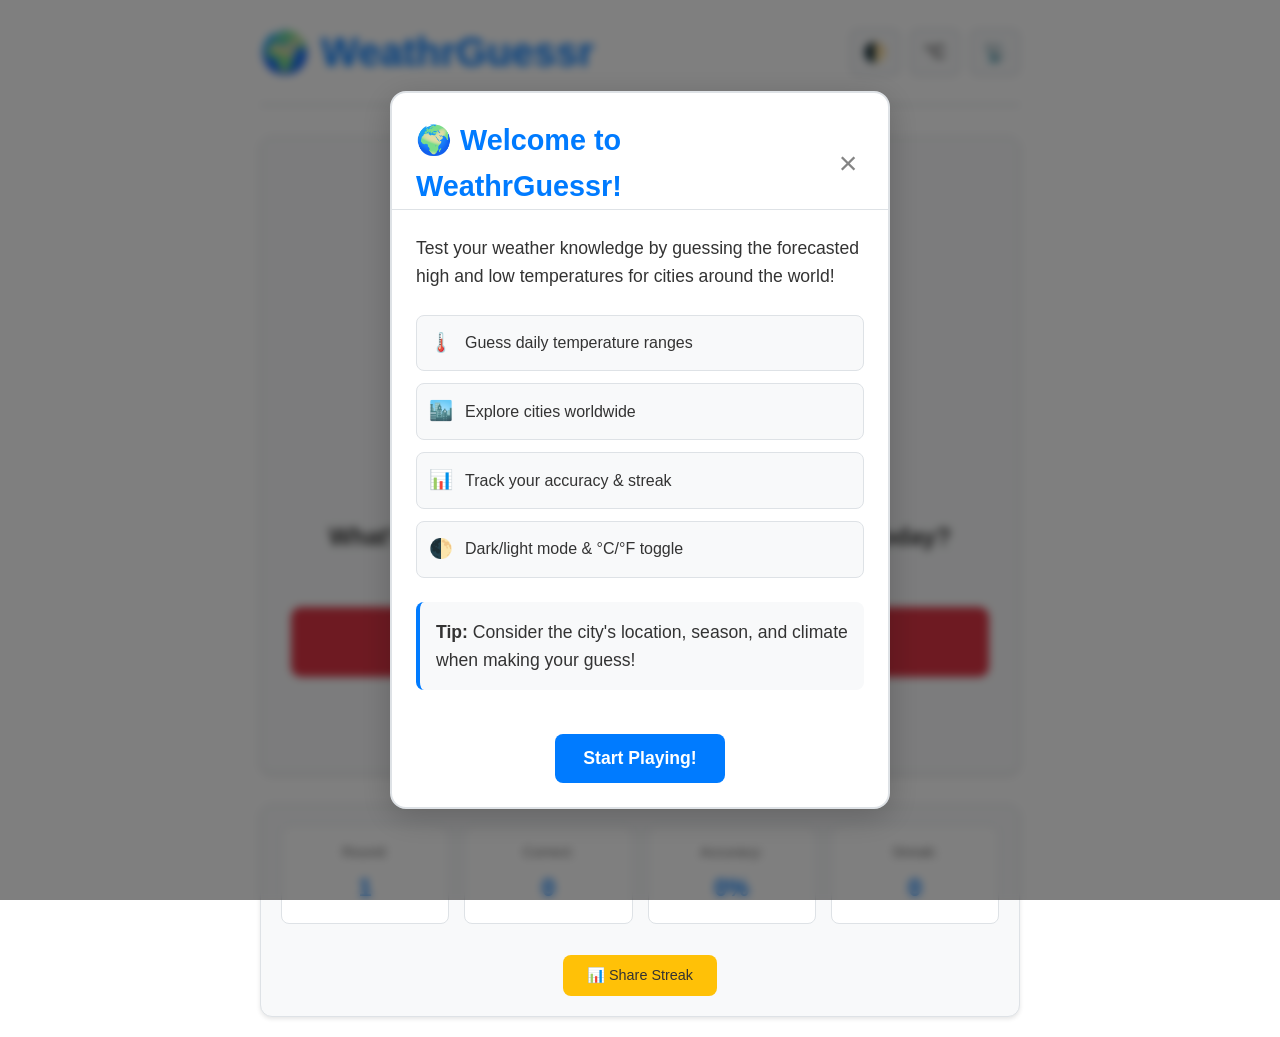
==== frontend/index.html @ e117b261 "started cleanup" ====
<!DOCTYPE html>
<html lang="en">
<head>
    <meta charset="UTF-8">
    <meta name="viewport" content="width=device-width, initial-scale=1.0">
    <title>WeathrGuessr - Guess the Weather Game | Test Your Weather Knowledge</title>
    <meta name="description" content="Play WeathrGuessr, the ultimate weather guessing game! Test your knowledge by predicting temperatures in cities worldwide. Challenge yourself with real weather forecasts.">
    <meta name="keywords" content="weather game, temperature guessing, weather forecast, geography game, educational game, weather quiz">
    <meta name="author" content="WeathrGuessr">
    <meta name="robots" content="index, follow">
    <link rel="canonical" href="https://weathrguessr.com/">
    
    <!-- Open Graph Meta Tags -->
    <meta property="og:title" content="WeathrGuessr - Guess the Weather Game">
    <meta property="og:description" content="Test your weather knowledge by guessing temperatures in cities worldwide. Play the ultimate weather guessing game!">
    <meta property="og:type" content="website">
    <meta property="og:url" content="https://weathrguessr.com/">
    <meta property="og:image" content="https://weathrguessr.com/globe.svg">
    <meta property="og:site_name" content="WeathrGuessr">
    
    <!-- Twitter Card Meta Tags -->
    <meta name="twitter:card" content="summary_large_image">
    <meta name="twitter:title" content="WeathrGuessr - Guess the Weather Game">
    <meta name="twitter:description" content="Test your weather knowledge by guessing temperatures in cities worldwide!">
    <meta name="twitter:image" content="https://weathrguessr.com/globe.svg">
    
    <link rel="icon" type="image/x-icon" href="favicon.ico">
    <link rel="stylesheet" href="styles.css">
    
    <!-- Structured Data -->
    <script type="application/ld+json">
    {
      "@context": "https://schema.org",
      "@type": "WebApplication",
      "name": "WeathrGuessr",
      "description": "Test your weather knowledge by guessing temperatures in cities worldwide. Play the ultimate weather guessing game!",
      "url": "https://weathrguessr.com",
      "applicationCategory": "GameApplication",
      "operatingSystem": "Web Browser",
      "offers": {
        "@type": "Offer",
        "price": "0",
        "priceCurrency": "USD"
      },
      "author": {
        "@type": "Organization",
        "name": "WeathrGuessr"
      },
      "aggregateRating": {
        "@type": "AggregateRating",
        "ratingValue": "4.5",
        "ratingCount": "100"
      }
    }
    </script>
    
    <!-- Google tag (gtag.js) -->
    <script async src="https://www.googletagmanager.com/gtag/js?id=G-RKL1DZJ22F"></script>
    <script>
      window.dataLayer = window.dataLayer || [];
      function gtag(){dataLayer.push(arguments);}
      gtag('js', new Date());

      gtag('config', 'G-RKL1DZJ22F');
    </script>
</head>
<body>
    <div class="container">
        <header>
            <h1>🌍 WeathrGuessr</h1>
            <div class="controls">
                <button id="theme-toggle" class="control-btn" title="Toggle Dark/Light Mode">🌓</button>
                <button id="temp-toggle" class="control-btn" title="Toggle °C/°F">°F</button>
                <button id="api-status" class="control-btn" title="Check API Status">📡</button>
            </div>
        </header>

        <main>
            <div id="loading" class="loading hidden">Loading...</div>
            
            <!-- Welcome Dialog -->
            <div id="welcome-dialog" class="welcome-dialog hidden">
                <div class="welcome-content">
                    <div class="welcome-header">
                        <h2>🌍 Welcome to WeathrGuessr!</h2>
                        <button id="close-welcome" class="close-btn">&times;</button>
                    </div>
                    <div class="welcome-body">
                        <p>Test your weather knowledge by guessing the forecasted high and low temperatures for cities around the world!</p>
                        <div class="welcome-features">
                            <div class="feature">
                                <span class="feature-icon">🌡️</span>
                                <span>Guess daily temperature ranges</span>
                            </div>
                            <div class="feature">
                                <span class="feature-icon">🏙️</span>
                                <span>Explore cities worldwide</span>
                            </div>
                            <div class="feature">
                                <span class="feature-icon">📊</span>
                                <span>Track your accuracy & streak</span>
                            </div>
                            <div class="feature">
                                <span class="feature-icon">🌓</span>
                                <span>Dark/light mode & °C/°F toggle</span>
                            </div>
                        </div>
                        <p class="welcome-tip"><strong>Tip:</strong> Consider the city's location, season, and climate when making your guess!</p>
                    </div>
                    <div class="welcome-footer">
                        <button id="start-playing" class="btn btn-primary">Start Playing!</button>
                    </div>
                </div>
            </div>
            
            <div id="game-container" class="game-container">
                <div class="city-info">
                    <h2 id="city-name">Loading city...</h2>
                    <div id="city-image-container" class="city-image-container">
                        <img id="city-image" src="" alt="City image" class="city-image">
                    </div>
                </div>

                <section class="question">
                    <h3>What's the forecasted high/low temperature for today?</h3>
                    <div id="choices" class="choices">
                        <!-- Temperature choices will be populated here -->
                    </div>
                </section>

                <div id="feedback" class="feedback hidden">
                    <!-- Feedback will be shown here -->
                </div>

                <div class="game-actions">
                    <button id="next-round" class="btn btn-primary hidden">Next Round</button>
                    <button id="new-game" class="btn btn-secondary">New Game</button>
                </div>
            </div>

            <div class="stats">
                <div class="stat">
                    <span class="stat-label">Round:</span>
                    <span id="round-count">1</span>
                </div>
                <div class="stat">
                    <span class="stat-label">Correct:</span>
                    <span id="correct-count">0</span>
                </div>
                <div class="stat">
                    <span class="stat-label">Accuracy:</span>
                    <span id="accuracy">0%</span>
                </div>
                <div class="stat">
                    <span class="stat-label">Streak:</span>
                    <span id="streak">0</span>
                </div>
                <button id="share-streak" class="btn btn-share" title="Share your streak">📊 Share Streak</button>
            </div>
        </main>
    </div>

    <script src="cities.js"></script>
    <script src="app.js"></script>
</body>
</html>
---- frontend/styles.css ----
:root {
    --bg-color: #ffffff;
    --text-color: #333333;
    --card-bg: #f8f9fa;
    --border-color: #dee2e6;
    --primary-color: #007bff;
    --success-color: #28a745;
    --danger-color: #dc3545;
    --warning-color: #ffc107;
    --shadow: 0 2px 4px rgba(0,0,0,0.1);
}

[data-theme="dark"] {
    --bg-color: #121212;
    --text-color: #ffffff;
    --card-bg: #1e1e1e;
    --border-color: #333333;
    --primary-color: #4dabf7;
    --success-color: #51cf66;
    --danger-color: #ff6b6b;
    --warning-color: #ffd43b;
    --shadow: 0 2px 4px rgba(0,0,0,0.3);
}

* {
    margin: 0;
    padding: 0;
    box-sizing: border-box;
}

body {
    font-family: -apple-system, BlinkMacSystemFont, 'Segoe UI', Roboto, Oxygen, Ubuntu, Cantarell, sans-serif;
    background-color: var(--bg-color);
    color: var(--text-color);
    line-height: 1.6;
    transition: background-color 0.3s ease, color 0.3s ease;
}

.container {
    max-width: 800px;
    margin: 0 auto;
    padding: 20px;
    min-height: 100vh;
}

header {
    display: flex;
    justify-content: space-between;
    align-items: center;
    margin-bottom: 30px;
    padding-bottom: 20px;
    border-bottom: 2px solid var(--border-color);
}

h1 {
    font-size: 2.5rem;
    font-weight: 700;
    color: var(--primary-color);
}

.controls {
    display: flex;
    gap: 10px;
}

.control-btn {
    background: var(--card-bg);
    border: 2px solid var(--border-color);
    border-radius: 8px;
    padding: 10px;
    font-size: 1.2rem;
    cursor: pointer;
    transition: all 0.2s ease;
    min-width: 50px;
}

.control-btn:hover {
    background: var(--primary-color);
    color: white;
    transform: translateY(-2px);
}

.game-container {
    background: var(--card-bg);
    border-radius: 12px;
    padding: 30px;
    margin-bottom: 30px;
    box-shadow: var(--shadow);
    border: 1px solid var(--border-color);
}

.city-info {
    text-align: center;
    margin-bottom: 30px;
}

.city-info h2 {
    font-size: 2rem;
    margin-bottom: 20px;
    color: var(--primary-color);
}

.city-image-container {
    width: 100%;
    max-width: 400px;
    height: 250px;
    margin: 0 auto;
    border-radius: 12px;
    overflow: hidden;
    box-shadow: var(--shadow);
}

.city-image {
    width: 100%;
    height: 100%;
    object-fit: cover;
    transition: transform 0.3s ease;
}

.city-image:hover {
    transform: scale(1.05);
}

.question h3 {
    text-align: center;
    margin-bottom: 25px;
    font-size: 1.5rem;
    color: var(--text-color);
}

.choices {
    display: grid;
    grid-template-columns: repeat(auto-fit, minmax(200px, 1fr));
    gap: 15px;
    margin-bottom: 25px;
}

.choice {
    background: var(--bg-color);
    border: 2px solid var(--border-color);
    border-radius: 10px;
    padding: 20px;
    text-align: center;
    cursor: pointer;
    transition: all 0.2s ease;
    font-size: 1.1rem;
    font-weight: 500;
}

.choice:hover {
    border-color: var(--primary-color);
    transform: translateY(-2px);
    box-shadow: var(--shadow);
}

.choice.selected {
    background: var(--primary-color);
    color: white;
    border-color: var(--primary-color);
}

.choice.correct {
    background: var(--success-color);
    color: white;
    border-color: var(--success-color);
}

.choice.incorrect {
    background: var(--danger-color);
    color: white;
    border-color: var(--danger-color);
}

.feedback {
    text-align: center;
    padding: 20px;
    margin: 20px 0;
    border-radius: 10px;
    font-size: 1.2rem;
    font-weight: 500;
}

.feedback.correct {
    background: var(--success-color);
    color: white;
}

.feedback.incorrect {
    background: var(--danger-color);
    color: white;
}

.game-actions {
    display: flex;
    gap: 15px;
    justify-content: center;
    flex-wrap: wrap;
}

.btn {
    padding: 12px 24px;
    border: none;
    border-radius: 8px;
    font-size: 1rem;
    font-weight: 500;
    cursor: pointer;
    transition: all 0.2s ease;
    min-width: 120px;
}

.btn-primary {
    background: var(--primary-color);
    color: white;
}

.btn-primary:hover {
    background: #0056b3;
    transform: translateY(-2px);
}

.btn-secondary {
    background: var(--card-bg);
    color: var(--text-color);
    border: 2px solid var(--border-color);
}

.btn-secondary:hover {
    background: var(--border-color);
    transform: translateY(-2px);
}

.stats {
    display: grid;
    grid-template-columns: repeat(auto-fit, minmax(150px, 1fr));
    gap: 15px;
    background: var(--card-bg);
    padding: 20px;
    border-radius: 12px;
    box-shadow: var(--shadow);
    border: 1px solid var(--border-color);
}

.stat {
    text-align: center;
    padding: 15px;
    background: var(--bg-color);
    border-radius: 8px;
    border: 1px solid var(--border-color);
}

.stat-label {
    display: block;
    font-size: 0.9rem;
    color: var(--text-color);
    opacity: 0.7;
    margin-bottom: 5px;
}

.stat span:last-child {
    font-size: 1.5rem;
    font-weight: 700;
    color: var(--primary-color);
}

.loading {
    text-align: center;
    padding: 40px;
    font-size: 1.2rem;
    color: var(--primary-color);
}

.hidden {
    display: none !important;
}

.api-status {
    position: fixed;
    top: 20px;
    right: 20px;
    background: var(--card-bg);
    border: 2px solid var(--border-color);
    border-radius: 8px;
    padding: 15px;
    box-shadow: var(--shadow);
    z-index: 1000;
    max-width: 300px;
}

.api-status.success {
    border-color: var(--success-color);
}

.api-status.error {
    border-color: var(--danger-color);
}

/* Welcome Dialog Styles */
.welcome-dialog {
    position: fixed;
    top: 0;
    left: 0;
    width: 100%;
    height: 100%;
    background: rgba(0, 0, 0, 0.5);
    display: flex;
    justify-content: center;
    align-items: center;
    z-index: 2000;
    backdrop-filter: blur(4px);
}

.welcome-content {
    background: var(--bg-color);
    border-radius: 16px;
    box-shadow: 0 8px 32px rgba(0, 0, 0, 0.2);
    max-width: 500px;
    width: 90%;
    max-height: 90vh;
    overflow-y: auto;
    border: 2px solid var(--border-color);
}

.welcome-header {
    display: flex;
    justify-content: space-between;
    align-items: center;
    padding: 24px 24px 0;
    border-bottom: 1px solid var(--border-color);
    margin-bottom: 24px;
}

.welcome-header h2 {
    margin: 0;
    color: var(--primary-color);
    font-size: 1.8rem;
}

.close-btn {
    background: none;
    border: none;
    font-size: 2rem;
    cursor: pointer;
    color: var(--text-color);
    opacity: 0.6;
    transition: opacity 0.2s ease;
    padding: 0;
    width: 32px;
    height: 32px;
    display: flex;
    align-items: center;
    justify-content: center;
}

.close-btn:hover {
    opacity: 1;
}

.welcome-body {
    padding: 0 24px 24px;
}

.welcome-body p {
    margin-bottom: 20px;
    font-size: 1.1rem;
    line-height: 1.6;
}

.welcome-features {
    display: grid;
    gap: 12px;
    margin: 24px 0;
}

.feature {
    display: flex;
    align-items: center;
    gap: 12px;
    padding: 12px;
    background: var(--card-bg);
    border-radius: 8px;
    border: 1px solid var(--border-color);
}

.feature-icon {
    font-size: 1.2rem;
    min-width: 24px;
}

.welcome-tip {
    background: var(--card-bg);
    padding: 16px;
    border-radius: 8px;
    border-left: 4px solid var(--primary-color);
    margin-top: 20px;
    font-size: 0.95rem;
}

.welcome-footer {
    padding: 0 24px 24px;
    text-align: center;
}

.welcome-footer .btn {
    padding: 14px 28px;
    font-size: 1.1rem;
    font-weight: 600;
}

.btn-share {
    background: var(--warning-color);
    color: #333;
    margin-top: 16px;
    grid-column: 1 / -1;
    justify-self: center;
    font-size: 0.9rem;
}

.btn-share:hover {
    background: #e6ac00;
    transform: translateY(-2px);
}

.share-feedback {
    position: fixed;
    top: 20px;
    right: 20px;
    background: var(--success-color);
    color: white;
    padding: 12px 20px;
    border-radius: 8px;
    font-weight: 500;
    box-shadow: var(--shadow);
    z-index: 1000;
    animation: slideIn 0.3s ease-out;
}

@keyframes slideIn {
    from {
        transform: translateX(100%);
        opacity: 0;
    }
    to {
        transform: translateX(0);
        opacity: 1;
    }
}

.share-dialog {
    position: fixed;
    top: 0;
    left: 0;
    width: 100%;
    height: 100%;
    background: rgba(0, 0, 0, 0.5);
    display: flex;
    justify-content: center;
    align-items: center;
    z-index: 1000;
}

.share-dialog-content {
    background: var(--card-bg);
    border-radius: 12px;
    box-shadow: var(--shadow);
    max-width: 500px;
    width: 90%;
    max-height: 80vh;
    overflow-y: auto;
}

.share-dialog-header {
    display: flex;
    justify-content: space-between;
    align-items: center;
    padding: 20px 24px 16px;
    border-bottom: 1px solid var(--border-color);
}

.share-dialog-header h3 {
    margin: 0;
    color: var(--text-color);
}

.share-dialog-header .close-btn {
    background: none;
    border: none;
    font-size: 24px;
    cursor: pointer;
    color: var(--text-color);
    padding: 0;
    width: 32px;
    height: 32px;
    display: flex;
    align-items: center;
    justify-content: center;
    border-radius: 50%;
    transition: background-color 0.2s ease;
}

.share-dialog-header .close-btn:hover {
    background: var(--border-color);
}

.share-dialog-body {
    padding: 20px 24px 24px;
}

.share-dialog-body p {
    margin: 0 0 16px 0;
    color: var(--text-color);
}

.share-text {
    width: 100%;
    height: 200px;
    padding: 12px;
    border: 2px solid var(--border-color);
    border-radius: 8px;
    background: var(--bg-color);
    color: var(--text-color);
    font-family: inherit;
    font-size: 14px;
    line-height: 1.5;
    resize: none;
    margin-bottom: 16px;
}

.share-text:focus {
    outline: none;
    border-color: var(--primary-color);
}

.copy-btn {
    width: 100%;
}

@media (max-width: 768px) {
    .container {
        padding: 10px;
        min-height: auto;
    }
    
    header {
        margin-bottom: 15px;
        padding-bottom: 15px;
    }
    
    h1 {
        font-size: 1.8rem;
    }
    
    .game-container {
        padding: 15px;
        margin-bottom: 15px;
    }
    
    .city-info {
        margin-bottom: 20px;
    }
    
    .city-info h2 {
        font-size: 1.5rem;
        margin-bottom: 15px;
    }
    
    .city-image-container {
        height: 180px;
        max-width: 100%;
    }
    
    .question h3 {
        margin-bottom: 15px;
        font-size: 1.2rem;
    }
    
    .choices {
        grid-template-columns: repeat(2, 1fr);
        gap: 10px;
        margin-bottom: 15px;
    }
    
    .choice {
        padding: 15px;
        font-size: 1rem;
    }
    
    .feedback {
        padding: 15px;
        margin: 15px 0;
        font-size: 1.1rem;
    }
    
    .stats {
        grid-template-columns: repeat(2, 1fr);
        gap: 10px;
        padding: 15px;
    }
    
    .stat {
        padding: 10px;
    }
    
    .game-actions {
        flex-direction: column;
        align-items: center;
        gap: 10px;
    }
    
    .controls {
        flex-wrap: wrap;
        gap: 8px;
    }
    
    .control-btn {
        padding: 8px;
        font-size: 1.1rem;
        min-width: 45px;
    }
    
    .welcome-content {
        width: 95%;
        max-height: 85vh;
    }
    
    .welcome-header {
        padding: 16px 16px 0;
        margin-bottom: 16px;
    }
    
    .welcome-header h2 {
        font-size: 1.5rem;
    }
    
    .welcome-body {
        padding: 0 16px 16px;
    }
    
    .welcome-body p {
        margin-bottom: 15px;
        font-size: 1rem;
    }
    
    .welcome-features {
        gap: 8px;
        margin: 16px 0;
    }
    
    .feature {
        padding: 8px;
    }
    
    .welcome-footer {
        padding: 0 16px 16px;
    }
}

@media (max-width: 480px) {
    .container {
        padding: 8px;
    }
    
    header {
        flex-direction: column;
        gap: 10px;
        text-align: center;
        margin-bottom: 10px;
        padding-bottom: 10px;
    }
    
    h1 {
        font-size: 1.6rem;
    }
    
    .game-container {
        padding: 12px;
        margin-bottom: 12px;
    }
    
    .city-info {
        margin-bottom: 15px;
    }
    
    .city-image-container {
        height: 150px;
    }
    
    .stats {
        grid-template-columns: repeat(2, 1fr);
        padding: 12px;
    }
    
    .btn {
        padding: 10px 20px;
        font-size: 0.9rem;
        min-width: 100px;
    }
    
    .btn-share {
        font-size: 0.8rem;
        padding: 8px 16px;
    }
}
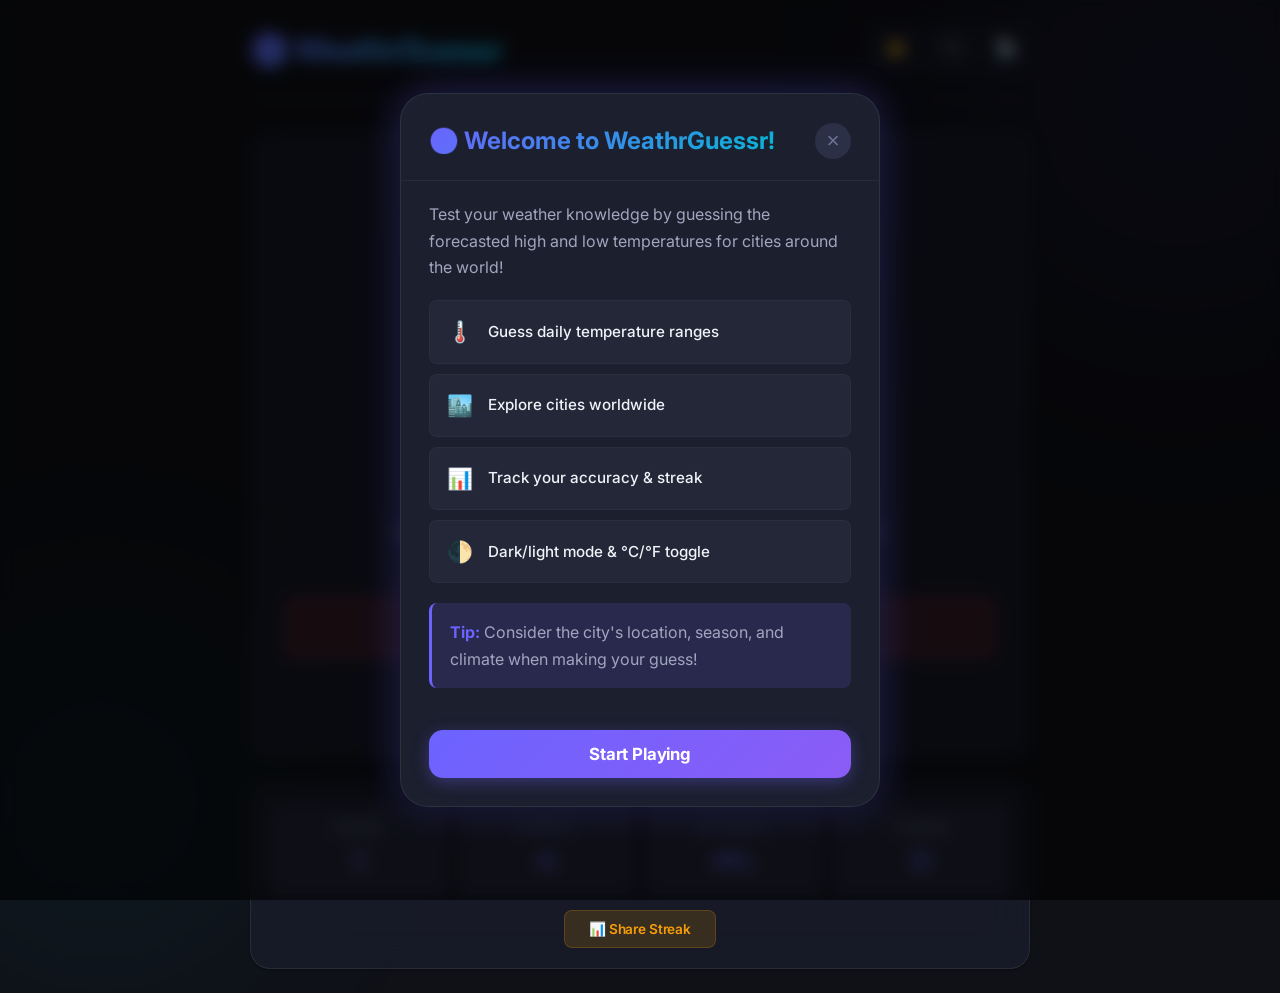
==== commit eaa5dd30: "updated" ====
--- a/frontend/index.html
+++ b/frontend/index.html
@@ -1,5 +1,5 @@
 <!DOCTYPE html>
-<html lang="en">
+<html lang="en" data-theme="dark">
 <head>
     <meta charset="UTF-8">
     <meta name="viewport" content="width=device-width, initial-scale=1.0">
@@ -69,21 +69,21 @@
         <header>
             <h1>🌍 WeathrGuessr</h1>
             <div class="controls">
-                <button id="theme-toggle" class="control-btn" title="Toggle Dark/Light Mode">🌓</button>
-                <button id="temp-toggle" class="control-btn" title="Toggle °C/°F">°F</button>
-                <button id="api-status" class="control-btn" title="Check API Status">📡</button>
+                <button id="theme-toggle" class="control-btn" title="Toggle Dark/Light Mode" aria-label="Toggle dark and light mode">🌓</button>
+                <button id="temp-toggle" class="control-btn" title="Toggle °C/°F" aria-label="Toggle temperature unit">°F</button>
+                <button id="api-status" class="control-btn" title="Check API Status" aria-label="Check API connection status">📡</button>
             </div>
         </header>
 
         <main>
-            <div id="loading" class="loading hidden">Loading...</div>
+            <div id="loading" class="loading hidden">Fetching weather data…</div>
             
             <!-- Welcome Dialog -->
             <div id="welcome-dialog" class="welcome-dialog hidden">
                 <div class="welcome-content">
                     <div class="welcome-header">
                         <h2>🌍 Welcome to WeathrGuessr!</h2>
-                        <button id="close-welcome" class="close-btn">&times;</button>
+                        <button id="close-welcome" class="close-btn" aria-label="Close welcome dialog">&times;</button>
                     </div>
                     <div class="welcome-body">
                         <p>Test your weather knowledge by guessing the forecasted high and low temperatures for cities around the world!</p>
@@ -108,21 +108,21 @@
                         <p class="welcome-tip"><strong>Tip:</strong> Consider the city's location, season, and climate when making your guess!</p>
                     </div>
                     <div class="welcome-footer">
-                        <button id="start-playing" class="btn btn-primary">Start Playing!</button>
+                        <button id="start-playing" class="btn btn-primary">Start Playing</button>
                     </div>
                 </div>
             </div>
             
             <div id="game-container" class="game-container">
                 <div class="city-info">
-                    <h2 id="city-name">Loading city...</h2>
+                    <h2 id="city-name">Loading city…</h2>
                     <div id="city-image-container" class="city-image-container">
                         <img id="city-image" src="" alt="City image" class="city-image">
                     </div>
                 </div>
 
                 <section class="question">
-                    <h3>What's the forecasted high/low temperature for today?</h3>
+                    <h3>What's the forecasted high / low temperature for today?</h3>
                     <div id="choices" class="choices">
                         <!-- Temperature choices will be populated here -->
                     </div>
@@ -133,26 +133,26 @@
                 </div>
 
                 <div class="game-actions">
-                    <button id="next-round" class="btn btn-primary hidden">Next Round</button>
+                    <button id="next-round" class="btn btn-primary hidden">Next Round →</button>
                     <button id="new-game" class="btn btn-secondary">New Game</button>
                 </div>
             </div>
 
             <div class="stats">
                 <div class="stat">
-                    <span class="stat-label">Round:</span>
+                    <span class="stat-label">Round</span>
                     <span id="round-count">1</span>
                 </div>
                 <div class="stat">
-                    <span class="stat-label">Correct:</span>
+                    <span class="stat-label">Correct</span>
                     <span id="correct-count">0</span>
                 </div>
                 <div class="stat">
-                    <span class="stat-label">Accuracy:</span>
+                    <span class="stat-label">Accuracy</span>
                     <span id="accuracy">0%</span>
                 </div>
                 <div class="stat">
-                    <span class="stat-label">Streak:</span>
+                    <span class="stat-label">Streak</span>
                     <span id="streak">0</span>
                 </div>
                 <button id="share-streak" class="btn btn-share" title="Share your streak">📊 Share Streak</button>
--- a/frontend/styles.css
+++ b/frontend/styles.css
@@ -1,656 +1,988 @@
+/* ===========================
+   WeathrGuessr — Modern Design System
+   =========================== */
+
+@import url('https://fonts.googleapis.com/css2?family=Inter:wght@400;500;600;700;800&display=swap');
+
+/* ---------- Design Tokens ---------- */
 :root {
-    --bg-color: #ffffff;
-    --text-color: #333333;
-    --card-bg: #f8f9fa;
-    --border-color: #dee2e6;
-    --primary-color: #007bff;
-    --success-color: #28a745;
-    --danger-color: #dc3545;
-    --warning-color: #ffc107;
-    --shadow: 0 2px 4px rgba(0,0,0,0.1);
-}
-
-[data-theme="dark"] {
-    --bg-color: #121212;
-    --text-color: #ffffff;
-    --card-bg: #1e1e1e;
-    --border-color: #333333;
-    --primary-color: #4dabf7;
-    --success-color: #51cf66;
-    --danger-color: #ff6b6b;
-    --warning-color: #ffd43b;
-    --shadow: 0 2px 4px rgba(0,0,0,0.3);
-}
-
-* {
+    /* Curated color palette */
+    --bg-primary: #0f1117;
+    --bg-secondary: #161822;
+    --bg-surface: #1c1f2e;
+    --bg-elevated: #242738;
+    --bg-hover: #2c3046;
+
+    --text-primary: #f0f2f8;
+    --text-secondary: #a0a6be;
+    --text-muted: #6b7194;
+
+    --accent: #6c63ff;
+    --accent-soft: rgba(108, 99, 255, 0.15);
+    --accent-hover: #7f78ff;
+    --accent-glow: rgba(108, 99, 255, 0.35);
+
+    --success: #22c55e;
+    --success-soft: rgba(34, 197, 94, 0.15);
+    --danger: #ef4444;
+    --danger-soft: rgba(239, 68, 68, 0.15);
+    --warning: #f59e0b;
+    --warning-soft: rgba(245, 158, 11, 0.15);
+
+    --border: rgba(255, 255, 255, 0.06);
+    --border-subtle: rgba(255, 255, 255, 0.03);
+
+    --radius-sm: 8px;
+    --radius-md: 14px;
+    --radius-lg: 20px;
+    --radius-xl: 28px;
+
+    --shadow-sm: 0 1px 2px rgba(0,0,0,0.3);
+    --shadow-md: 0 4px 16px rgba(0,0,0,0.25);
+    --shadow-lg: 0 12px 40px rgba(0,0,0,0.35);
+    --shadow-glow: 0 0 40px var(--accent-glow);
+
+    --transition-fast: 0.15s cubic-bezier(0.4, 0, 0.2, 1);
+    --transition-base: 0.25s cubic-bezier(0.4, 0, 0.2, 1);
+    --transition-slow: 0.4s cubic-bezier(0.4, 0, 0.2, 1);
+
+    --glass-bg: rgba(28, 31, 46, 0.65);
+    --glass-border: rgba(255, 255, 255, 0.08);
+    --glass-blur: blur(20px);
+}
+
+/* ---------- Light Theme ---------- */
+[data-theme="light"] {
+    --bg-primary: #f4f5f9;
+    --bg-secondary: #ebedf3;
+    --bg-surface: #ffffff;
+    --bg-elevated: #ffffff;
+    --bg-hover: #f0f1f6;
+
+    --text-primary: #1a1d2e;
+    --text-secondary: #5a5f7a;
+    --text-muted: #8c91a8;
+
+    --accent: #5b52e0;
+    --accent-soft: rgba(91, 82, 224, 0.1);
+    --accent-hover: #6c63ff;
+    --accent-glow: rgba(91, 82, 224, 0.2);
+
+    --success: #16a34a;
+    --success-soft: rgba(22, 163, 74, 0.1);
+    --danger: #dc2626;
+    --danger-soft: rgba(220, 38, 38, 0.1);
+    --warning: #d97706;
+    --warning-soft: rgba(217, 119, 6, 0.1);
+
+    --border: rgba(0, 0, 0, 0.08);
+    --border-subtle: rgba(0, 0, 0, 0.04);
+
+    --shadow-sm: 0 1px 3px rgba(0,0,0,0.06);
+    --shadow-md: 0 4px 16px rgba(0,0,0,0.08);
+    --shadow-lg: 0 12px 40px rgba(0,0,0,0.12);
+    --shadow-glow: 0 0 40px rgba(91, 82, 224, 0.15);
+
+    --glass-bg: rgba(255, 255, 255, 0.75);
+    --glass-border: rgba(0, 0, 0, 0.06);
+    --glass-blur: blur(20px);
+}
+
+/* ---------- Global Reset ---------- */
+*, *::before, *::after {
     margin: 0;
     padding: 0;
     box-sizing: border-box;
 }
 
+/* ---------- Body & Background ---------- */
 body {
-    font-family: -apple-system, BlinkMacSystemFont, 'Segoe UI', Roboto, Oxygen, Ubuntu, Cantarell, sans-serif;
-    background-color: var(--bg-color);
-    color: var(--text-color);
+    font-family: 'Inter', -apple-system, BlinkMacSystemFont, 'Segoe UI', sans-serif;
+    background: var(--bg-primary);
+    color: var(--text-primary);
     line-height: 1.6;
-    transition: background-color 0.3s ease, color 0.3s ease;
-}
-
+    transition: background-color var(--transition-slow), color var(--transition-slow);
+    min-height: 100vh;
+    -webkit-font-smoothing: antialiased;
+    -moz-osx-font-smoothing: grayscale;
+    position: relative;
+    overflow-x: hidden;
+}
+
+/* Ambient background gradient orbs */
+body::before,
+body::after {
+    content: '';
+    position: fixed;
+    border-radius: 50%;
+    filter: blur(120px);
+    opacity: 0.4;
+    pointer-events: none;
+    z-index: 0;
+    animation: orbFloat 20s ease-in-out infinite alternate;
+}
+
+body::before {
+    width: 600px;
+    height: 600px;
+    background: radial-gradient(circle, var(--accent) 0%, transparent 70%);
+    top: -200px;
+    right: -200px;
+    opacity: 0.15;
+}
+
+body::after {
+    width: 500px;
+    height: 500px;
+    background: radial-gradient(circle, #06b6d4 0%, transparent 70%);
+    bottom: -150px;
+    left: -150px;
+    opacity: 0.1;
+    animation-delay: -10s;
+}
+
+@keyframes orbFloat {
+    0%   { transform: translate(0, 0) scale(1); }
+    100% { transform: translate(30px, -40px) scale(1.1); }
+}
+
+/* ---------- Container ---------- */
 .container {
-    max-width: 800px;
+    max-width: 820px;
     margin: 0 auto;
-    padding: 20px;
+    padding: 24px 20px;
     min-height: 100vh;
-}
-
+    position: relative;
+    z-index: 1;
+}
+
+/* ---------- Header ---------- */
 header {
     display: flex;
     justify-content: space-between;
     align-items: center;
-    margin-bottom: 30px;
-    padding-bottom: 20px;
-    border-bottom: 2px solid var(--border-color);
+    margin-bottom: 32px;
+    padding-bottom: 24px;
+    border-bottom: 1px solid var(--border);
 }
 
 h1 {
-    font-size: 2.5rem;
-    font-weight: 700;
-    color: var(--primary-color);
+    font-size: 2rem;
+    font-weight: 800;
+    letter-spacing: -0.03em;
+    background: linear-gradient(135deg, var(--accent), #06b6d4);
+    -webkit-background-clip: text;
+    -webkit-text-fill-color: transparent;
+    background-clip: text;
 }
 
 .controls {
     display: flex;
-    gap: 10px;
+    gap: 8px;
 }
 
 .control-btn {
-    background: var(--card-bg);
-    border: 2px solid var(--border-color);
-    border-radius: 8px;
-    padding: 10px;
-    font-size: 1.2rem;
+    background: var(--glass-bg);
+    backdrop-filter: var(--glass-blur);
+    -webkit-backdrop-filter: var(--glass-blur);
+    border: 1px solid var(--glass-border);
+    border-radius: var(--radius-sm);
+    padding: 10px 12px;
+    font-size: 1.1rem;
     cursor: pointer;
-    transition: all 0.2s ease;
-    min-width: 50px;
+    transition: all var(--transition-fast);
+    min-width: 46px;
+    color: var(--text-secondary);
+    display: flex;
+    align-items: center;
+    justify-content: center;
 }
 
 .control-btn:hover {
-    background: var(--primary-color);
-    color: white;
-    transform: translateY(-2px);
-}
-
+    background: var(--accent-soft);
+    border-color: var(--accent);
+    color: var(--accent);
+    transform: translateY(-1px);
+    box-shadow: var(--shadow-glow);
+}
+
+/* ---------- Game Container ---------- */
 .game-container {
-    background: var(--card-bg);
-    border-radius: 12px;
-    padding: 30px;
-    margin-bottom: 30px;
-    box-shadow: var(--shadow);
-    border: 1px solid var(--border-color);
-}
-
+    background: var(--glass-bg);
+    backdrop-filter: var(--glass-blur);
+    -webkit-backdrop-filter: var(--glass-blur);
+    border-radius: var(--radius-lg);
+    padding: 32px;
+    margin-bottom: 24px;
+    box-shadow: var(--shadow-md);
+    border: 1px solid var(--glass-border);
+    transition: background var(--transition-base);
+    animation: fadeSlideUp 0.5s ease-out;
+}
+
+@keyframes fadeSlideUp {
+    from { opacity: 0; transform: translateY(16px); }
+    to   { opacity: 1; transform: translateY(0); }
+}
+
+/* ---------- City Info ---------- */
 .city-info {
     text-align: center;
-    margin-bottom: 30px;
+    margin-bottom: 28px;
 }
 
 .city-info h2 {
-    font-size: 2rem;
+    font-size: 1.75rem;
+    font-weight: 700;
     margin-bottom: 20px;
-    color: var(--primary-color);
+    color: var(--text-primary);
+    letter-spacing: -0.02em;
 }
 
 .city-image-container {
     width: 100%;
-    max-width: 400px;
-    height: 250px;
+    max-width: 440px;
+    height: 260px;
     margin: 0 auto;
-    border-radius: 12px;
+    border-radius: var(--radius-md);
     overflow: hidden;
-    box-shadow: var(--shadow);
+    box-shadow: var(--shadow-lg);
+    border: 1px solid var(--border);
+    position: relative;
+}
+
+.city-image-container::after {
+    content: '';
+    position: absolute;
+    inset: 0;
+    background: linear-gradient(180deg, transparent 60%, rgba(0,0,0,0.35) 100%);
+    pointer-events: none;
+    border-radius: var(--radius-md);
 }
 
 .city-image {
     width: 100%;
     height: 100%;
     object-fit: cover;
-    transition: transform 0.3s ease;
+    transition: transform var(--transition-slow);
 }
 
 .city-image:hover {
-    transform: scale(1.05);
-}
-
+    transform: scale(1.06);
+}
+
+/* ---------- Question ---------- */
 .question h3 {
     text-align: center;
-    margin-bottom: 25px;
-    font-size: 1.5rem;
-    color: var(--text-color);
-}
-
+    margin-bottom: 24px;
+    font-size: 1.15rem;
+    font-weight: 500;
+    color: var(--text-secondary);
+}
+
+/* ---------- Choices ---------- */
 .choices {
     display: grid;
-    grid-template-columns: repeat(auto-fit, minmax(200px, 1fr));
-    gap: 15px;
-    margin-bottom: 25px;
+    grid-template-columns: repeat(2, 1fr);
+    gap: 12px;
+    margin-bottom: 24px;
 }
 
 .choice {
-    background: var(--bg-color);
-    border: 2px solid var(--border-color);
-    border-radius: 10px;
-    padding: 20px;
+    background: var(--bg-elevated);
+    border: 1.5px solid var(--border);
+    border-radius: var(--radius-md);
+    padding: 20px 16px;
     text-align: center;
     cursor: pointer;
-    transition: all 0.2s ease;
+    transition: all var(--transition-fast);
+    font-size: 1rem;
+    font-weight: 600;
+    color: var(--text-primary);
+    position: relative;
+    overflow: hidden;
+}
+
+.choice::before {
+    content: '';
+    position: absolute;
+    inset: 0;
+    background: linear-gradient(135deg, var(--accent-soft), transparent);
+    opacity: 0;
+    transition: opacity var(--transition-fast);
+}
+
+.choice:hover {
+    border-color: var(--accent);
+    transform: translateY(-2px);
+    box-shadow: var(--shadow-glow);
+}
+
+.choice:hover::before {
+    opacity: 1;
+}
+
+.choice:active {
+    transform: translateY(0);
+}
+
+.choice div {
+    position: relative;
+    z-index: 1;
+}
+
+.choice div:first-child {
     font-size: 1.1rem;
+    margin-bottom: 4px;
+}
+
+.choice div:last-child {
+    font-size: 0.9rem;
+    color: var(--text-secondary);
     font-weight: 500;
 }
 
-.choice:hover {
-    border-color: var(--primary-color);
-    transform: translateY(-2px);
-    box-shadow: var(--shadow);
-}
-
 .choice.selected {
-    background: var(--primary-color);
-    color: white;
-    border-color: var(--primary-color);
+    background: var(--accent);
+    color: #fff;
+    border-color: var(--accent);
 }
 
 .choice.correct {
-    background: var(--success-color);
-    color: white;
-    border-color: var(--success-color);
-}
+    background: var(--success);
+    color: #fff;
+    border-color: var(--success);
+    animation: popIn 0.35s ease-out;
+}
+
+.choice.correct::before { opacity: 0; }
 
 .choice.incorrect {
-    background: var(--danger-color);
-    color: white;
-    border-color: var(--danger-color);
-}
-
+    background: var(--danger);
+    color: #fff;
+    border-color: var(--danger);
+    animation: shake 0.4s ease-out;
+}
+
+.choice.incorrect::before { opacity: 0; }
+
+@keyframes popIn {
+    0%   { transform: scale(1); }
+    50%  { transform: scale(1.05); }
+    100% { transform: scale(1); }
+}
+
+@keyframes shake {
+    0%, 100% { transform: translateX(0); }
+    20%      { transform: translateX(-6px); }
+    40%      { transform: translateX(6px); }
+    60%      { transform: translateX(-4px); }
+    80%      { transform: translateX(4px); }
+}
+
+/* ---------- Feedback ---------- */
 .feedback {
     text-align: center;
-    padding: 20px;
+    padding: 18px 24px;
     margin: 20px 0;
-    border-radius: 10px;
-    font-size: 1.2rem;
-    font-weight: 500;
+    border-radius: var(--radius-md);
+    font-size: 1.05rem;
+    font-weight: 600;
+    animation: fadeSlideUp 0.3s ease-out;
 }
 
 .feedback.correct {
-    background: var(--success-color);
-    color: white;
+    background: var(--success-soft);
+    color: var(--success);
+    border: 1px solid rgba(34, 197, 94, 0.25);
 }
 
 .feedback.incorrect {
-    background: var(--danger-color);
-    color: white;
-}
-
+    background: var(--danger-soft);
+    color: var(--danger);
+    border: 1px solid rgba(239, 68, 68, 0.25);
+}
+
+/* ---------- Buttons ---------- */
 .game-actions {
     display: flex;
-    gap: 15px;
+    gap: 12px;
     justify-content: center;
     flex-wrap: wrap;
 }
 
 .btn {
-    padding: 12px 24px;
+    padding: 12px 28px;
     border: none;
-    border-radius: 8px;
-    font-size: 1rem;
-    font-weight: 500;
+    border-radius: var(--radius-sm);
+    font-family: 'Inter', sans-serif;
+    font-size: 0.95rem;
+    font-weight: 600;
     cursor: pointer;
-    transition: all 0.2s ease;
-    min-width: 120px;
+    transition: all var(--transition-fast);
+    min-width: 130px;
+    letter-spacing: -0.01em;
+    position: relative;
+    overflow: hidden;
 }
 
 .btn-primary {
-    background: var(--primary-color);
-    color: white;
+    background: linear-gradient(135deg, var(--accent), #8b5cf6);
+    color: #fff;
+    box-shadow: 0 4px 16px var(--accent-glow);
 }
 
 .btn-primary:hover {
-    background: #0056b3;
     transform: translateY(-2px);
+    box-shadow: 0 6px 24px var(--accent-glow);
+    filter: brightness(1.1);
+}
+
+.btn-primary:active {
+    transform: translateY(0);
 }
 
 .btn-secondary {
-    background: var(--card-bg);
-    color: var(--text-color);
-    border: 2px solid var(--border-color);
+    background: var(--bg-elevated);
+    color: var(--text-secondary);
+    border: 1.5px solid var(--border);
 }
 
 .btn-secondary:hover {
-    background: var(--border-color);
+    background: var(--bg-hover);
+    color: var(--text-primary);
+    border-color: var(--accent);
     transform: translateY(-2px);
 }
 
+/* ---------- Stats ---------- */
 .stats {
     display: grid;
-    grid-template-columns: repeat(auto-fit, minmax(150px, 1fr));
-    gap: 15px;
-    background: var(--card-bg);
+    grid-template-columns: repeat(4, 1fr);
+    gap: 12px;
+    background: var(--glass-bg);
+    backdrop-filter: var(--glass-blur);
+    -webkit-backdrop-filter: var(--glass-blur);
     padding: 20px;
-    border-radius: 12px;
-    box-shadow: var(--shadow);
-    border: 1px solid var(--border-color);
+    border-radius: var(--radius-lg);
+    box-shadow: var(--shadow-sm);
+    border: 1px solid var(--glass-border);
+    position: relative;
 }
 
 .stat {
     text-align: center;
-    padding: 15px;
-    background: var(--bg-color);
-    border-radius: 8px;
-    border: 1px solid var(--border-color);
+    padding: 14px 8px;
+    background: var(--bg-elevated);
+    border-radius: var(--radius-sm);
+    border: 1px solid var(--border-subtle);
+    transition: all var(--transition-fast);
+}
+
+.stat:hover {
+    border-color: var(--accent);
+    background: var(--accent-soft);
 }
 
 .stat-label {
     display: block;
-    font-size: 0.9rem;
-    color: var(--text-color);
-    opacity: 0.7;
-    margin-bottom: 5px;
+    font-size: 0.75rem;
+    font-weight: 500;
+    color: var(--text-muted);
+    text-transform: uppercase;
+    letter-spacing: 0.06em;
+    margin-bottom: 6px;
 }
 
 .stat span:last-child {
-    font-size: 1.5rem;
+    font-size: 1.4rem;
     font-weight: 700;
-    color: var(--primary-color);
-}
-
+    color: var(--accent);
+    display: block;
+}
+
+.btn-share {
+    background: var(--warning-soft);
+    color: var(--warning);
+    border: 1px solid rgba(245, 158, 11, 0.2);
+    margin-top: 4px;
+    grid-column: 1 / -1;
+    justify-self: center;
+    font-size: 0.85rem;
+    min-width: auto;
+    padding: 10px 24px;
+}
+
+.btn-share:hover {
+    background: var(--warning);
+    color: #fff;
+    transform: translateY(-2px);
+    box-shadow: 0 4px 16px rgba(245, 158, 11, 0.3);
+}
+
+/* ---------- Loading ---------- */
 .loading {
     text-align: center;
-    padding: 40px;
-    font-size: 1.2rem;
-    color: var(--primary-color);
+    padding: 48px;
+    font-size: 1rem;
+    color: var(--text-muted);
+    font-weight: 500;
+}
+
+.loading::after {
+    content: '';
+    display: block;
+    width: 32px;
+    height: 32px;
+    margin: 16px auto 0;
+    border: 3px solid var(--border);
+    border-top-color: var(--accent);
+    border-radius: 50%;
+    animation: spin 0.8s linear infinite;
+}
+
+@keyframes spin {
+    to { transform: rotate(360deg); }
 }
 
 .hidden {
     display: none !important;
 }
 
+/* ---------- API Status ---------- */
 .api-status {
     position: fixed;
-    top: 20px;
-    right: 20px;
-    background: var(--card-bg);
-    border: 2px solid var(--border-color);
-    border-radius: 8px;
-    padding: 15px;
-    box-shadow: var(--shadow);
+    top: 24px;
+    right: 24px;
+    background: var(--glass-bg);
+    backdrop-filter: var(--glass-blur);
+    -webkit-backdrop-filter: var(--glass-blur);
+    border: 1px solid var(--glass-border);
+    border-radius: var(--radius-md);
+    padding: 18px 22px;
+    box-shadow: var(--shadow-lg);
     z-index: 1000;
     max-width: 300px;
+    animation: slideInRight 0.3s ease-out;
+    color: var(--text-primary);
+}
+
+.api-status h4 {
+    margin-bottom: 8px;
+    font-weight: 600;
+}
+
+.api-status p {
+    font-size: 0.9rem;
+    margin: 4px 0;
 }
 
 .api-status.success {
-    border-color: var(--success-color);
+    border-color: var(--success);
 }
 
 .api-status.error {
-    border-color: var(--danger-color);
-}
-
-/* Welcome Dialog Styles */
+    border-color: var(--danger);
+}
+
+@keyframes slideInRight {
+    from { transform: translateX(100%); opacity: 0; }
+    to   { transform: translateX(0);    opacity: 1; }
+}
+
+/* ---------- Welcome Dialog ---------- */
 .welcome-dialog {
     position: fixed;
     top: 0;
     left: 0;
     width: 100%;
     height: 100%;
-    background: rgba(0, 0, 0, 0.5);
+    background: rgba(0, 0, 0, 0.6);
     display: flex;
     justify-content: center;
     align-items: center;
     z-index: 2000;
-    backdrop-filter: blur(4px);
+    backdrop-filter: blur(8px);
+    -webkit-backdrop-filter: blur(8px);
+    animation: fadeIn 0.3s ease-out;
+}
+
+@keyframes fadeIn {
+    from { opacity: 0; }
+    to   { opacity: 1; }
 }
 
 .welcome-content {
-    background: var(--bg-color);
-    border-radius: 16px;
-    box-shadow: 0 8px 32px rgba(0, 0, 0, 0.2);
-    max-width: 500px;
-    width: 90%;
+    background: var(--bg-surface);
+    border-radius: var(--radius-xl);
+    box-shadow: var(--shadow-lg), var(--shadow-glow);
+    max-width: 480px;
+    width: 92%;
     max-height: 90vh;
     overflow-y: auto;
-    border: 2px solid var(--border-color);
+    border: 1px solid var(--glass-border);
+    animation: dialogPop 0.35s ease-out;
+}
+
+@keyframes dialogPop {
+    from { transform: scale(0.92) translateY(20px); opacity: 0; }
+    to   { transform: scale(1) translateY(0);        opacity: 1; }
 }
 
 .welcome-header {
     display: flex;
     justify-content: space-between;
     align-items: center;
-    padding: 24px 24px 0;
-    border-bottom: 1px solid var(--border-color);
-    margin-bottom: 24px;
+    padding: 28px 28px 0;
+    border-bottom: 1px solid var(--border);
+    margin-bottom: 20px;
+    padding-bottom: 20px;
 }
 
 .welcome-header h2 {
     margin: 0;
-    color: var(--primary-color);
-    font-size: 1.8rem;
+    font-size: 1.5rem;
+    font-weight: 700;
+    background: linear-gradient(135deg, var(--accent), #06b6d4);
+    -webkit-background-clip: text;
+    -webkit-text-fill-color: transparent;
+    background-clip: text;
 }
 
 .close-btn {
-    background: none;
+    background: var(--bg-hover);
     border: none;
-    font-size: 2rem;
+    font-size: 1.4rem;
     cursor: pointer;
-    color: var(--text-color);
-    opacity: 0.6;
-    transition: opacity 0.2s ease;
+    color: var(--text-muted);
+    transition: all var(--transition-fast);
     padding: 0;
-    width: 32px;
-    height: 32px;
+    width: 36px;
+    height: 36px;
     display: flex;
     align-items: center;
     justify-content: center;
+    border-radius: 50%;
 }
 
 .close-btn:hover {
-    opacity: 1;
+    background: var(--danger-soft);
+    color: var(--danger);
 }
 
 .welcome-body {
-    padding: 0 24px 24px;
+    padding: 0 28px 24px;
 }
 
 .welcome-body p {
-    margin-bottom: 20px;
-    font-size: 1.1rem;
-    line-height: 1.6;
+    margin-bottom: 18px;
+    font-size: 1rem;
+    line-height: 1.65;
+    color: var(--text-secondary);
 }
 
 .welcome-features {
     display: grid;
-    gap: 12px;
-    margin: 24px 0;
+    gap: 10px;
+    margin: 20px 0;
 }
 
 .feature {
     display: flex;
     align-items: center;
-    gap: 12px;
-    padding: 12px;
-    background: var(--card-bg);
-    border-radius: 8px;
-    border: 1px solid var(--border-color);
+    gap: 14px;
+    padding: 14px 16px;
+    background: var(--bg-elevated);
+    border-radius: var(--radius-sm);
+    border: 1px solid var(--border-subtle);
+    font-size: 0.95rem;
+    font-weight: 500;
+    color: var(--text-primary);
+    transition: all var(--transition-fast);
+}
+
+.feature:hover {
+    border-color: var(--accent);
+    background: var(--accent-soft);
 }
 
 .feature-icon {
-    font-size: 1.2rem;
-    min-width: 24px;
+    font-size: 1.3rem;
+    min-width: 28px;
+    text-align: center;
 }
 
 .welcome-tip {
-    background: var(--card-bg);
-    padding: 16px;
-    border-radius: 8px;
-    border-left: 4px solid var(--primary-color);
-    margin-top: 20px;
-    font-size: 0.95rem;
+    background: var(--accent-soft);
+    padding: 16px 18px;
+    border-radius: var(--radius-sm);
+    border-left: 3px solid var(--accent);
+    margin-top: 18px;
+    font-size: 0.9rem;
+    color: var(--text-secondary);
+    line-height: 1.55;
+}
+
+.welcome-tip strong {
+    color: var(--accent);
 }
 
 .welcome-footer {
-    padding: 0 24px 24px;
+    padding: 0 28px 28px;
     text-align: center;
 }
 
 .welcome-footer .btn {
-    padding: 14px 28px;
-    font-size: 1.1rem;
-    font-weight: 600;
-}
-
-.btn-share {
-    background: var(--warning-color);
-    color: #333;
-    margin-top: 16px;
-    grid-column: 1 / -1;
-    justify-self: center;
-    font-size: 0.9rem;
-}
-
-.btn-share:hover {
-    background: #e6ac00;
-    transform: translateY(-2px);
-}
-
-.share-feedback {
-    position: fixed;
-    top: 20px;
-    right: 20px;
-    background: var(--success-color);
-    color: white;
-    padding: 12px 20px;
-    border-radius: 8px;
-    font-weight: 500;
-    box-shadow: var(--shadow);
-    z-index: 1000;
-    animation: slideIn 0.3s ease-out;
-}
-
-@keyframes slideIn {
-    from {
-        transform: translateX(100%);
-        opacity: 0;
-    }
-    to {
-        transform: translateX(0);
-        opacity: 1;
-    }
-}
-
+    padding: 14px 36px;
+    font-size: 1.05rem;
+    font-weight: 700;
+    width: 100%;
+    border-radius: var(--radius-md);
+}
+
+/* ---------- Share Dialog ---------- */
 .share-dialog {
     position: fixed;
     top: 0;
     left: 0;
     width: 100%;
     height: 100%;
-    background: rgba(0, 0, 0, 0.5);
+    background: rgba(0, 0, 0, 0.6);
     display: flex;
     justify-content: center;
     align-items: center;
     z-index: 1000;
+    backdrop-filter: blur(8px);
+    -webkit-backdrop-filter: blur(8px);
+    animation: fadeIn 0.3s ease-out;
 }
 
 .share-dialog-content {
-    background: var(--card-bg);
-    border-radius: 12px;
-    box-shadow: var(--shadow);
-    max-width: 500px;
-    width: 90%;
+    background: var(--bg-surface);
+    border-radius: var(--radius-xl);
+    box-shadow: var(--shadow-lg);
+    max-width: 480px;
+    width: 92%;
     max-height: 80vh;
     overflow-y: auto;
+    border: 1px solid var(--glass-border);
+    animation: dialogPop 0.35s ease-out;
 }
 
 .share-dialog-header {
     display: flex;
     justify-content: space-between;
     align-items: center;
-    padding: 20px 24px 16px;
-    border-bottom: 1px solid var(--border-color);
+    padding: 24px 28px 16px;
+    border-bottom: 1px solid var(--border);
 }
 
 .share-dialog-header h3 {
     margin: 0;
-    color: var(--text-color);
+    font-weight: 600;
+    color: var(--text-primary);
 }
 
 .share-dialog-header .close-btn {
-    background: none;
+    background: var(--bg-hover);
     border: none;
-    font-size: 24px;
+    font-size: 1.2rem;
     cursor: pointer;
-    color: var(--text-color);
+    color: var(--text-muted);
     padding: 0;
-    width: 32px;
-    height: 32px;
+    width: 36px;
+    height: 36px;
     display: flex;
     align-items: center;
     justify-content: center;
     border-radius: 50%;
-    transition: background-color 0.2s ease;
+    transition: all var(--transition-fast);
 }
 
 .share-dialog-header .close-btn:hover {
-    background: var(--border-color);
+    background: var(--danger-soft);
+    color: var(--danger);
 }
 
 .share-dialog-body {
-    padding: 20px 24px 24px;
+    padding: 20px 28px 28px;
 }
 
 .share-dialog-body p {
-    margin: 0 0 16px 0;
-    color: var(--text-color);
+    margin: 0 0 14px 0;
+    color: var(--text-secondary);
+    font-size: 0.95rem;
 }
 
 .share-text {
     width: 100%;
-    height: 200px;
-    padding: 12px;
-    border: 2px solid var(--border-color);
-    border-radius: 8px;
-    background: var(--bg-color);
-    color: var(--text-color);
-    font-family: inherit;
-    font-size: 14px;
-    line-height: 1.5;
+    height: 190px;
+    padding: 16px;
+    border: 1.5px solid var(--border);
+    border-radius: var(--radius-sm);
+    background: var(--bg-elevated);
+    color: var(--text-primary);
+    font-family: 'Inter', sans-serif;
+    font-size: 0.85rem;
+    line-height: 1.55;
     resize: none;
-    margin-bottom: 16px;
+    margin-bottom: 14px;
+    transition: border-color var(--transition-fast);
 }
 
 .share-text:focus {
     outline: none;
-    border-color: var(--primary-color);
+    border-color: var(--accent);
+    box-shadow: 0 0 0 3px var(--accent-soft);
 }
 
 .copy-btn {
     width: 100%;
 }
 
+/* ---------- Share Feedback Toast ---------- */
+.share-feedback {
+    position: fixed;
+    top: 24px;
+    right: 24px;
+    background: var(--success);
+    color: #fff;
+    padding: 14px 24px;
+    border-radius: var(--radius-sm);
+    font-weight: 600;
+    font-size: 0.9rem;
+    box-shadow: var(--shadow-lg);
+    z-index: 3000;
+    animation: slideInRight 0.3s ease-out;
+}
+
+/* ===========================
+   Responsive Design
+   =========================== */
+
 @media (max-width: 768px) {
     .container {
-        padding: 10px;
-        min-height: auto;
-    }
-    
+        padding: 12px;
+    }
+
     header {
-        margin-bottom: 15px;
-        padding-bottom: 15px;
-    }
-    
+        margin-bottom: 20px;
+        padding-bottom: 16px;
+    }
+
     h1 {
-        font-size: 1.8rem;
-    }
-    
+        font-size: 1.6rem;
+    }
+
     .game-container {
-        padding: 15px;
-        margin-bottom: 15px;
-    }
-    
+        padding: 20px;
+        margin-bottom: 16px;
+        border-radius: var(--radius-md);
+    }
+
     .city-info {
         margin-bottom: 20px;
     }
-    
+
     .city-info h2 {
-        font-size: 1.5rem;
-        margin-bottom: 15px;
-    }
-    
+        font-size: 1.4rem;
+        margin-bottom: 16px;
+    }
+
     .city-image-container {
-        height: 180px;
+        height: 200px;
         max-width: 100%;
     }
-    
+
     .question h3 {
-        margin-bottom: 15px;
-        font-size: 1.2rem;
-    }
-    
+        margin-bottom: 18px;
+        font-size: 1.05rem;
+    }
+
     .choices {
-        grid-template-columns: repeat(2, 1fr);
         gap: 10px;
-        margin-bottom: 15px;
-    }
-    
+        margin-bottom: 18px;
+    }
+
     .choice {
-        padding: 15px;
-        font-size: 1rem;
-    }
-    
+        padding: 16px 12px;
+        font-size: 0.95rem;
+    }
+
     .feedback {
-        padding: 15px;
-        margin: 15px 0;
-        font-size: 1.1rem;
-    }
-    
+        padding: 14px 18px;
+        margin: 16px 0;
+        font-size: 0.95rem;
+    }
+
     .stats {
         grid-template-columns: repeat(2, 1fr);
         gap: 10px;
-        padding: 15px;
-    }
-    
+        padding: 16px;
+        border-radius: var(--radius-md);
+    }
+
     .stat {
-        padding: 10px;
-    }
-    
+        padding: 12px 8px;
+    }
+
     .game-actions {
         flex-direction: column;
-        align-items: center;
+        align-items: stretch;
         gap: 10px;
     }
-    
+
+    .game-actions .btn {
+        width: 100%;
+    }
+
     .controls {
-        flex-wrap: wrap;
-        gap: 8px;
-    }
-    
+        gap: 6px;
+    }
+
     .control-btn {
-        padding: 8px;
-        font-size: 1.1rem;
-        min-width: 45px;
-    }
-    
+        padding: 8px 10px;
+        font-size: 1rem;
+        min-width: 42px;
+    }
+
     .welcome-content {
         width: 95%;
         max-height: 85vh;
-    }
-    
+        border-radius: var(--radius-lg);
+    }
+
     .welcome-header {
-        padding: 16px 16px 0;
+        padding: 20px 20px 0;
         margin-bottom: 16px;
-    }
-    
+        padding-bottom: 16px;
+    }
+
     .welcome-header h2 {
-        font-size: 1.5rem;
-    }
-    
+        font-size: 1.3rem;
+    }
+
     .welcome-body {
-        padding: 0 16px 16px;
-    }
-    
+        padding: 0 20px 20px;
+    }
+
     .welcome-body p {
-        margin-bottom: 15px;
-        font-size: 1rem;
-    }
-    
+        margin-bottom: 14px;
+        font-size: 0.95rem;
+    }
+
     .welcome-features {
         gap: 8px;
         margin: 16px 0;
     }
-    
+
     .feature {
-        padding: 8px;
-    }
-    
+        padding: 12px;
+        font-size: 0.9rem;
+    }
+
     .welcome-footer {
-        padding: 0 16px 16px;
+        padding: 0 20px 20px;
     }
 }
 
@@ -658,45 +990,79 @@
     .container {
         padding: 8px;
     }
-    
+
     header {
         flex-direction: column;
-        gap: 10px;
+        gap: 12px;
         text-align: center;
-        margin-bottom: 10px;
-        padding-bottom: 10px;
-    }
-    
+        margin-bottom: 16px;
+        padding-bottom: 12px;
+    }
+
     h1 {
-        font-size: 1.6rem;
-    }
-    
+        font-size: 1.5rem;
+    }
+
     .game-container {
-        padding: 12px;
+        padding: 16px;
         margin-bottom: 12px;
     }
-    
-    .city-info {
-        margin-bottom: 15px;
-    }
-    
+
     .city-image-container {
-        height: 150px;
-    }
-    
+        height: 170px;
+    }
+
+    .choices {
+        grid-template-columns: 1fr 1fr;
+        gap: 8px;
+    }
+
+    .choice {
+        padding: 14px 10px;
+    }
+
     .stats {
         grid-template-columns: repeat(2, 1fr);
         padding: 12px;
-    }
-    
+        gap: 8px;
+    }
+
+    .stat span:last-child {
+        font-size: 1.2rem;
+    }
+
     .btn {
-        padding: 10px 20px;
+        padding: 11px 20px;
         font-size: 0.9rem;
         min-width: 100px;
     }
-    
+
     .btn-share {
         font-size: 0.8rem;
-        padding: 8px 16px;
-    }
+        padding: 9px 18px;
+    }
+}
+
+/* ---------- Scrollbar ---------- */
+::-webkit-scrollbar {
+    width: 6px;
+}
+
+::-webkit-scrollbar-track {
+    background: transparent;
+}
+
+::-webkit-scrollbar-thumb {
+    background: var(--text-muted);
+    border-radius: 3px;
+}
+
+::-webkit-scrollbar-thumb:hover {
+    background: var(--text-secondary);
+}
+
+/* ---------- Selection ---------- */
+::selection {
+    background: var(--accent-soft);
+    color: var(--accent);
 }
